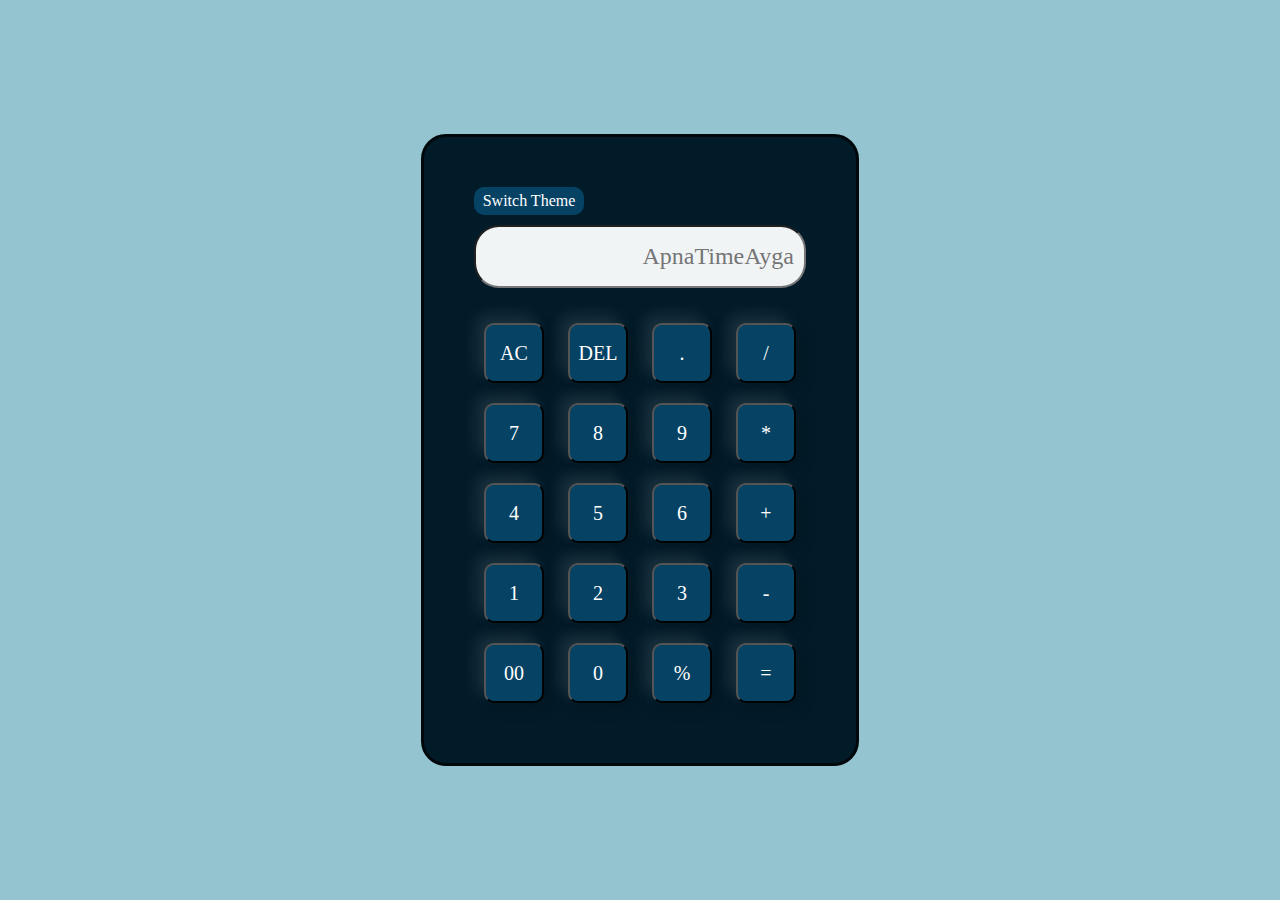
==== Calculator/index.html @ d49a86eb "Calculator" ====
<!DOCTYPE html>
<html lang="en">
<head>
    <meta charset="UTF-8">
    <meta name="viewport" content="width=device-width, initial-scale=1.0">
    <title>Calculator</title>
    <link rel="stylesheet" href="/Calculator/style.css">
</head>
<body>
    <div class="container">
        <!-- <h1>Hii</h1><h1>Hello</h1> -->
        <div class="calculator">
            <div class="theme-button" onclick="toggleTheme()">Switch Theme</div>
            <form>
                <div>
                    <input id="display" type="text" name="display" placeholder="ApnaTimeAyga">
                </div>
                <div>
                    <button>AC</button>
                    <button>DEL</button>
                    <button>.</button>
                    <button>/</button>
                </div>
                <div>
                    <button>7</button>
                    <button>8</button>
                    <button>9</button>
                    <button>*</button>
                </div>
                <div>
                    <button>4</button>
                    <button>5</button>
                    <button>6</button>
                    <button>+</button>
                </div>
                <div>
                    <button>1</button>
                    <button>2</button>
                    <button>3</button>
                    <button>-</button>
                </div>
                <div>
                    <button>00</button>
                    <button>0</button>
                    <button>%</button>
                    <button>=</button>
                </div>
            </form>
        </div>
    </div>
</body>
<script src="./script.js"></script>
</html>
---- Calculator/style.css ----
*{
    margin: 0;
    padding: 0;
    font-family: 'Poppins','sans-serif';
    box-sizing: border-box;
}

.container{
    width: 100%;
    height: 100vh;
    background-color: #93c4d0;
    display: flex;
    justify-content: center;
    align-items: center;
}

.calculator{
    background: #021b29;
    border: #00080c solid;
    border-radius: 25px;
    padding: 50px;
}

.calculator.brown-theme {
    background-color: #1a1a1a;
    color: #fff;
  }

.theme-button{
    background: #064264;
    width: 110px;
    text-align: center;
    border-radius: 10px;
    margin-bottom: 10px;
    padding: 5px;
    cursor: pointer;
    color: white;
}
#display{
    margin-bottom: 25px;
    border-radius: 25px;
    padding: 10px;
    height: 7vh;
    background: #f1f4f5;
    width: 100%;
    text-align: right;
    cursor: pointer;
    color: black;
    font-size: x-large;
    font-weight: 200;
    /* font-family: 'Courier New', Courier, monospace; */
}

.calculator form button{
    width: 60px;
    height: 60px;
    border-radius: 10px;
    box-shadow: -8px -8px 15px rgba(255, 255, 255, 0.1), 5px 5px 15px rgba(0, 0, 0, 0.2);
    background: #064264;
    font-size: 20px;
    color: #fff;
    cursor:pointer;
    margin: 10px;
}

.calculator.brown-theme form button{
    width: 60px;
    height: 60px;
    border-radius: 10px;
    box-shadow: -8px -8px 15px rgba(255, 255, 255, 0.1), 5px 5px 15px rgba(0, 0, 0, 0.2);
    background: burlywood;
    font-size: 20px;
    color: #000;
    cursor:pointer;
    margin: 10px;
}

.calculator.calculator.brown-theme .theme-button{
    background: burlywood;
    width: 110px;
    text-align: center;
    border-radius: 10px;
    margin-bottom: 10px;
    padding: 5px;
    cursor: pointer;
    color: black;
}
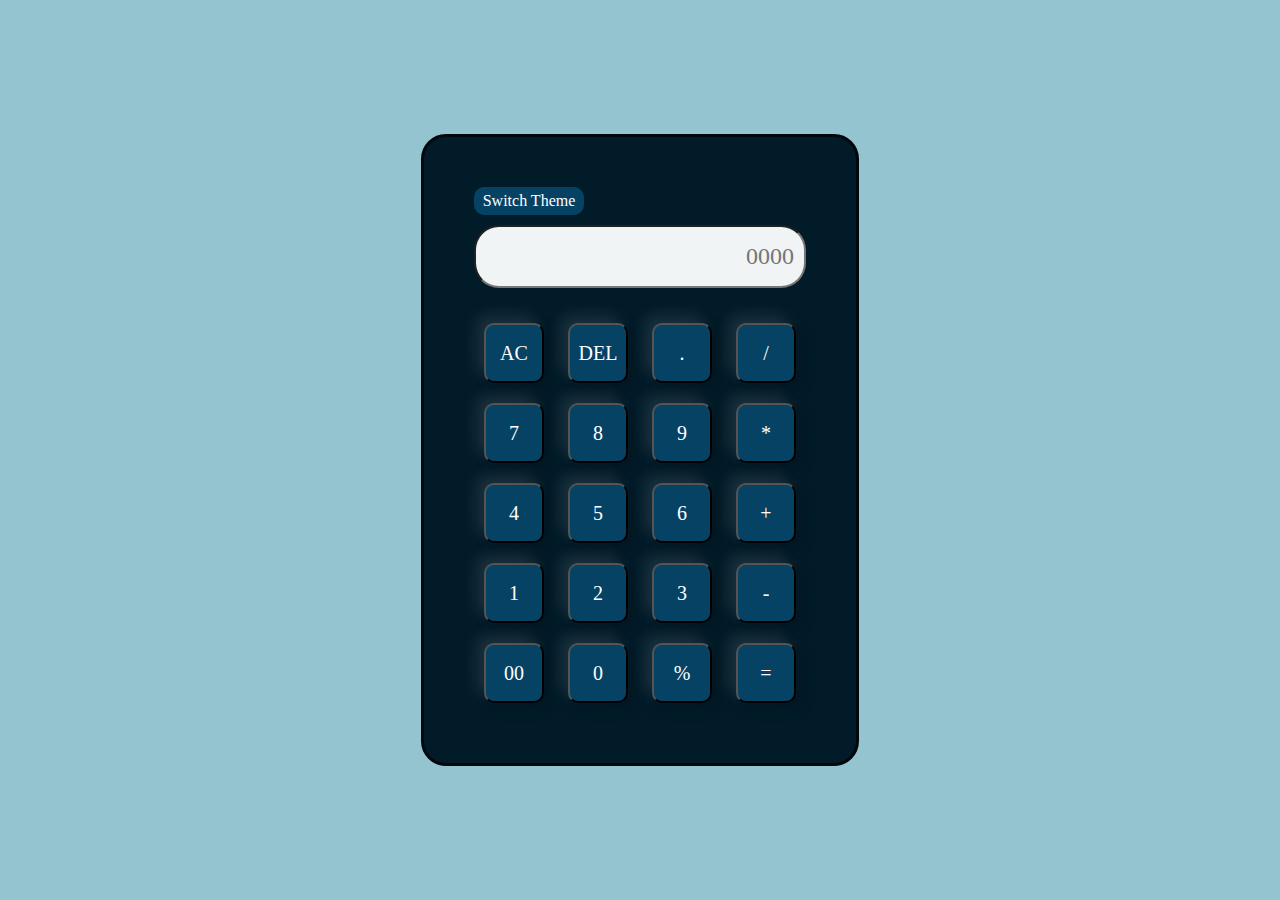
==== commit 56d57278: "Qr Code" ====
--- a/Calculator/index.html
+++ b/Calculator/index.html
@@ -13,7 +13,7 @@
             <div class="theme-button" onclick="toggleTheme()">Switch Theme</div>
             <form>
                 <div>
-                    <input id="display" type="text" name="display" placeholder="ApnaTimeAyga">
+                    <input id="display" type="text" name="display" placeholder="0000">
                 </div>
                 <div>
                     <button>AC</button>
